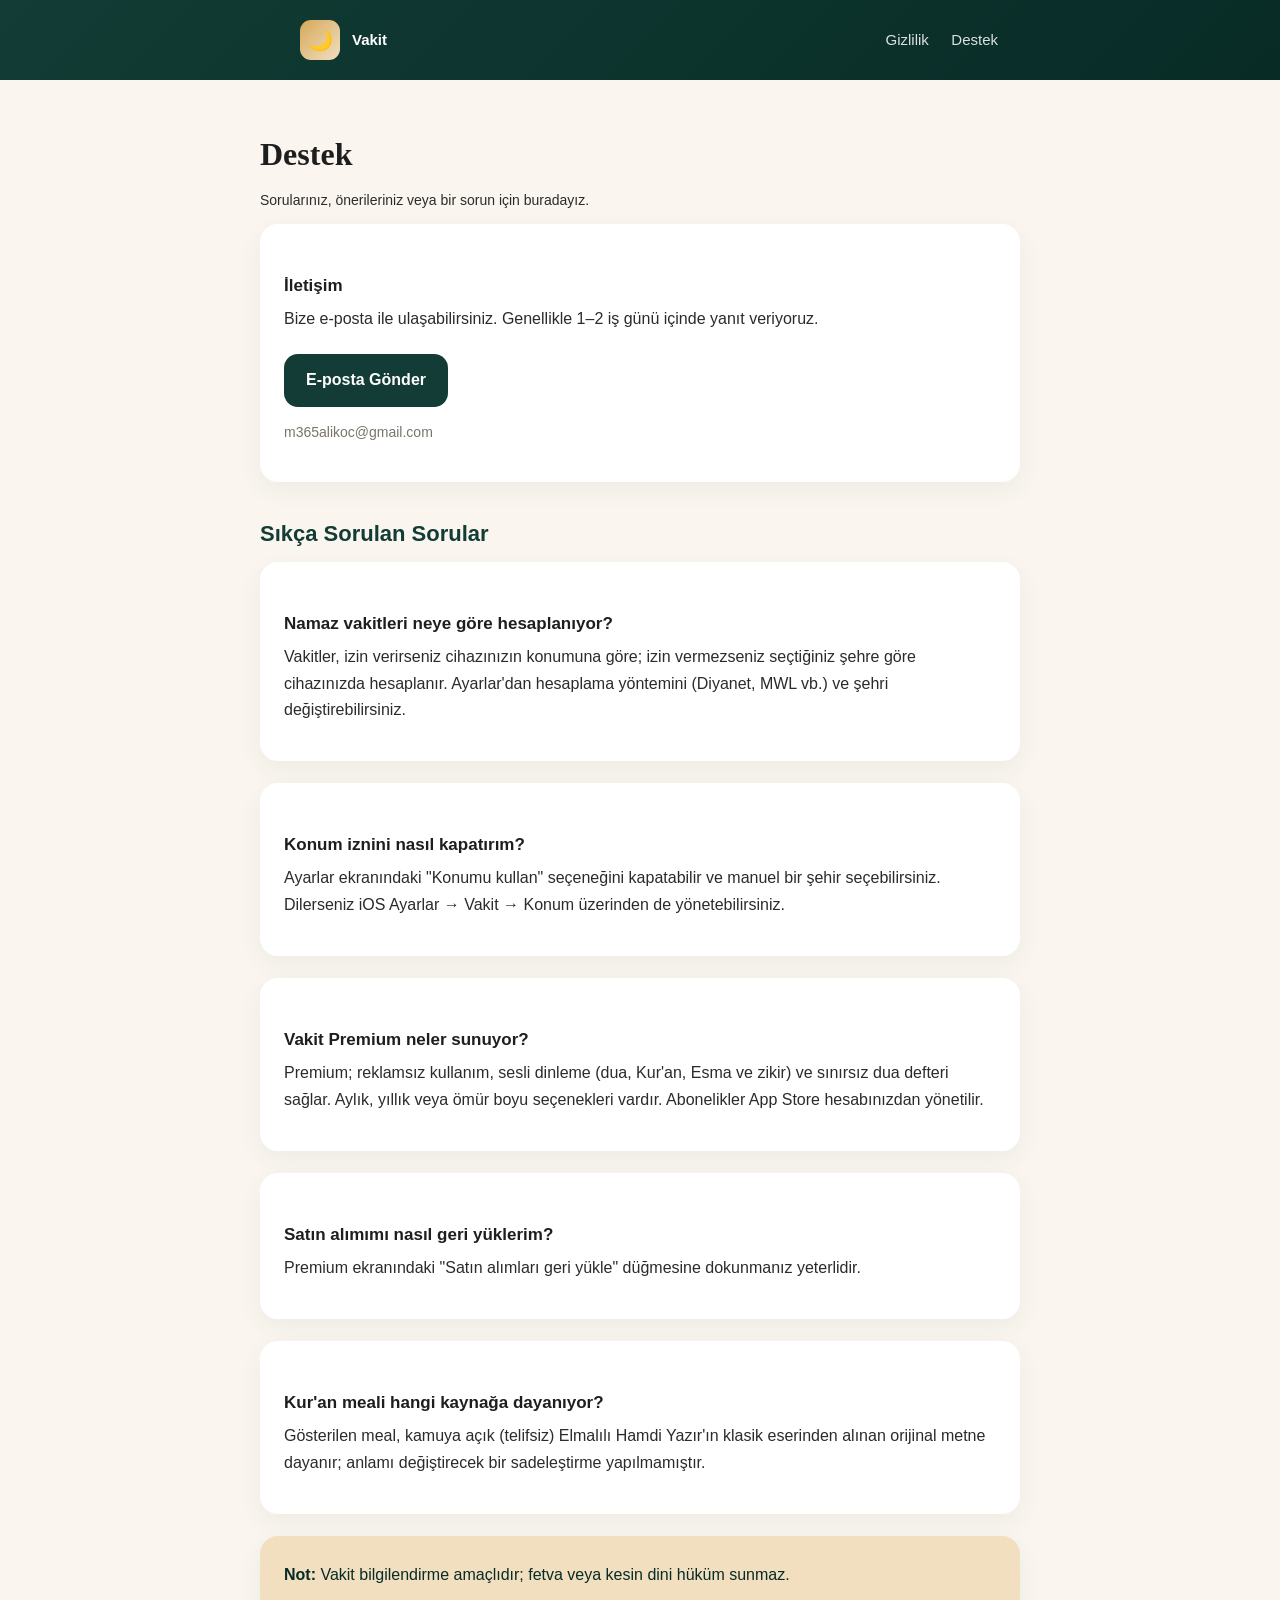
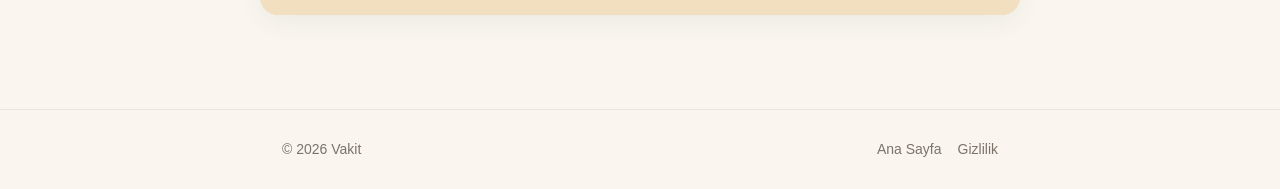
==== support.html @ d0b73a52 "Vakit website: landing, privacy policy, support" ====
<!DOCTYPE html>
<html lang="tr">
<head>
<meta charset="UTF-8">
<meta name="viewport" content="width=device-width, initial-scale=1.0">
<title>Destek — Vakit</title>
<meta name="description" content="Vakit uygulaması destek ve sıkça sorulan sorular.">
<link rel="stylesheet" href="style.css">
</head>
<body>
<header>
  <div class="wrap nav">
    <a class="brand" href="index.html" style="color:#fff;text-decoration:none;"><span class="logo">🌙</span> Vakit</a>
    <nav>
      <a href="privacy.html">Gizlilik</a>
      <a href="support.html">Destek</a>
    </nav>
  </div>
</header>

<main class="wrap content">
  <h1>Destek</h1>
  <p class="updated">Sorularınız, önerileriniz veya bir sorun için buradayız.</p>

  <div class="card">
    <h3>İletişim</h3>
    <p>Bize e-posta ile ulaşabilirsiniz. Genellikle 1–2 iş günü içinde yanıt veriyoruz.</p>
    <a class="btn" href="mailto:m365alikoc@gmail.com?subject=Vakit%20Destek">E-posta Gönder</a>
    <p style="margin-top:14px;color:var(--muted);font-size:14px;">m365alikoc@gmail.com</p>
  </div>

  <h2>Sıkça Sorulan Sorular</h2>

  <div class="card">
    <h3>Namaz vakitleri neye göre hesaplanıyor?</h3>
    <p>Vakitler, izin verirseniz cihazınızın konumuna göre; izin vermezseniz seçtiğiniz şehre göre cihazınızda hesaplanır. Ayarlar'dan hesaplama yöntemini (Diyanet, MWL vb.) ve şehri değiştirebilirsiniz.</p>
  </div>

  <div class="card">
    <h3>Konum iznini nasıl kapatırım?</h3>
    <p>Ayarlar ekranındaki "Konumu kullan" seçeneğini kapatabilir ve manuel bir şehir seçebilirsiniz. Dilerseniz iOS Ayarlar → Vakit → Konum üzerinden de yönetebilirsiniz.</p>
  </div>

  <div class="card">
    <h3>Vakit Premium neler sunuyor?</h3>
    <p>Premium; reklamsız kullanım, sesli dinleme (dua, Kur'an, Esma ve zikir) ve sınırsız dua defteri sağlar. Aylık, yıllık veya ömür boyu seçenekleri vardır. Abonelikler App Store hesabınızdan yönetilir.</p>
  </div>

  <div class="card">
    <h3>Satın alımımı nasıl geri yüklerim?</h3>
    <p>Premium ekranındaki "Satın alımları geri yükle" düğmesine dokunmanız yeterlidir.</p>
  </div>

  <div class="card">
    <h3>Kur'an meali hangi kaynağa dayanıyor?</h3>
    <p>Gösterilen meal, kamuya açık (telifsiz) Elmalılı Hamdi Yazır'ın klasik eserinden alınan orijinal metne dayanır; anlamı değiştirecek bir sadeleştirme yapılmamıştır.</p>
  </div>

  <div class="card" style="background:var(--soft-gold);">
    <p style="margin:0;color:var(--primary-dark);"><strong>Not:</strong> Vakit bilgilendirme amaçlıdır; fetva veya kesin dini hüküm sunmaz.</p>
  </div>
</main>

<footer>
  <div class="wrap">
    <span>© 2026 Vakit</span>
    <span><a href="index.html">Ana Sayfa</a><a href="privacy.html">Gizlilik</a></span>
  </div>
</footer>
</body>
</html>
---- style.css ----
:root {
  --bg: #FAF6EF;
  --card: #FFFFFF;
  --primary: #123C35;
  --primary-dark: #082B26;
  --gold: #D6A85A;
  --soft-gold: #F1DFC0;
  --text: #1E1E1E;
  --muted: #7A746B;
}
* { box-sizing: border-box; margin: 0; padding: 0; }
html { scroll-behavior: smooth; }
body {
  font-family: -apple-system, BlinkMacSystemFont, "Segoe UI", Roboto, Helvetica, Arial, sans-serif;
  background: var(--bg);
  color: var(--text);
  line-height: 1.65;
  -webkit-font-smoothing: antialiased;
}
a { color: var(--primary); }
.wrap { max-width: 760px; margin: 0 auto; padding: 0 22px; }

/* Header / nav */
header {
  background: linear-gradient(135deg, var(--primary), var(--primary-dark));
  color: #fff;
  padding: 20px 0;
}
.nav { display: flex; align-items: center; justify-content: space-between; }
.brand { display: flex; align-items: center; gap: 12px; font-weight: 700; font-size: 20px; }
.brand .logo {
  width: 40px; height: 40px; border-radius: 11px;
  background: linear-gradient(135deg, var(--gold), var(--soft-gold));
  display: grid; place-items: center; font-size: 20px;
}
.nav a { color: rgba(255,255,255,.85); text-decoration: none; margin-left: 18px; font-size: 15px; }
.nav a:hover { color: #fff; }

/* Hero */
.hero { padding: 64px 0 48px; text-align: center; }
.hero h1 { font-size: 40px; font-family: Georgia, "Times New Roman", serif; letter-spacing: -.5px; }
.hero p { color: var(--muted); font-size: 18px; margin-top: 14px; }
.hero .tag {
  display: inline-block; margin-top: 18px; padding: 7px 16px; border-radius: 999px;
  background: var(--soft-gold); color: var(--primary-dark); font-weight: 600; font-size: 14px;
}

/* Feature grid */
.features { display: grid; grid-template-columns: repeat(auto-fit, minmax(220px,1fr)); gap: 16px; margin: 40px 0; }
.feature {
  background: var(--card); border-radius: 18px; padding: 22px;
  box-shadow: 0 8px 24px rgba(18,60,53,.06);
}
.feature h3 { font-size: 17px; margin-bottom: 6px; }
.feature p { color: var(--muted); font-size: 14px; }
.feature .ic { font-size: 26px; margin-bottom: 10px; }

/* Content pages */
.content { padding: 48px 0 72px; }
.content h1 { font-size: 32px; font-family: Georgia, serif; margin-bottom: 8px; }
.content h2 { font-size: 22px; margin: 34px 0 10px; color: var(--primary); }
.content h3 { font-size: 17px; margin: 22px 0 6px; }
.content p, .content li { color: #2b2b2b; margin-bottom: 12px; }
.content ul { padding-left: 22px; }
.updated { color: var(--muted); font-size: 14px; margin-bottom: 26px; }
.card {
  background: var(--card); border-radius: 18px; padding: 26px 24px;
  box-shadow: 0 8px 24px rgba(18,60,53,.06); margin-bottom: 22px;
}
.btn {
  display: inline-block; background: var(--primary); color:#fff; text-decoration: none;
  padding: 13px 22px; border-radius: 14px; font-weight: 600; margin-top: 10px;
}
.lang-divider { border: none; border-top: 1px solid rgba(0,0,0,.08); margin: 40px 0; }

/* Footer */
footer { border-top: 1px solid rgba(0,0,0,.07); padding: 28px 0; color: var(--muted); font-size: 14px; }
footer .wrap { display: flex; justify-content: space-between; flex-wrap: wrap; gap: 10px; }
footer a { color: var(--muted); text-decoration: none; margin-left: 16px; }
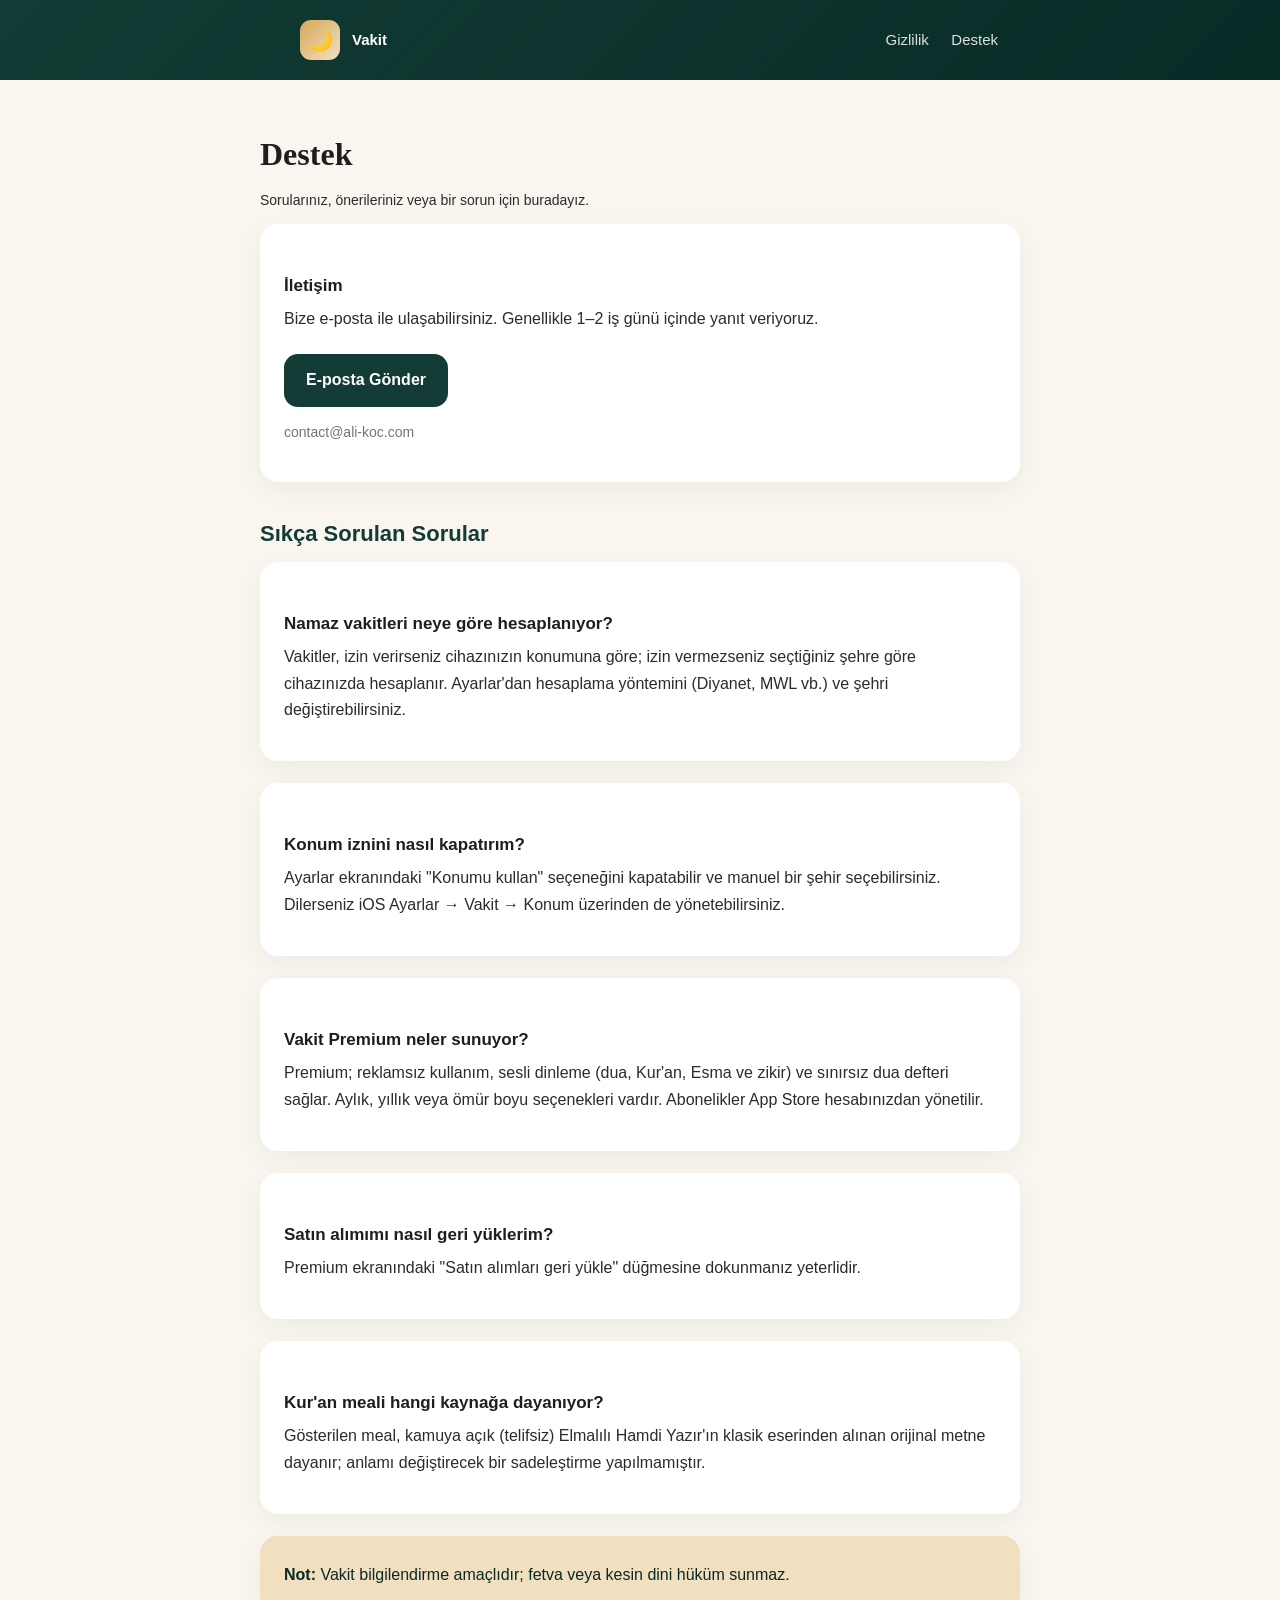
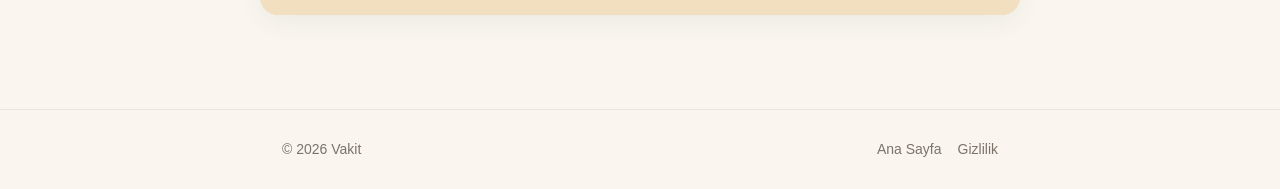
==== commit 967c6a5f: "Destek e-postasını contact@ali-koc.com olarak güncelle" ====
--- a/support.html
+++ b/support.html
@@ -25,8 +25,8 @@
   <div class="card">
     <h3>İletişim</h3>
     <p>Bize e-posta ile ulaşabilirsiniz. Genellikle 1–2 iş günü içinde yanıt veriyoruz.</p>
-    <a class="btn" href="mailto:m365alikoc@gmail.com?subject=Vakit%20Destek">E-posta Gönder</a>
-    <p style="margin-top:14px;color:var(--muted);font-size:14px;">m365alikoc@gmail.com</p>
+    <a class="btn" href="mailto:contact@ali-koc.com?subject=Vakit%20Destek">E-posta Gönder</a>
+    <p style="margin-top:14px;color:var(--muted);font-size:14px;">contact@ali-koc.com</p>
   </div>
 
   <h2>Sıkça Sorulan Sorular</h2>
